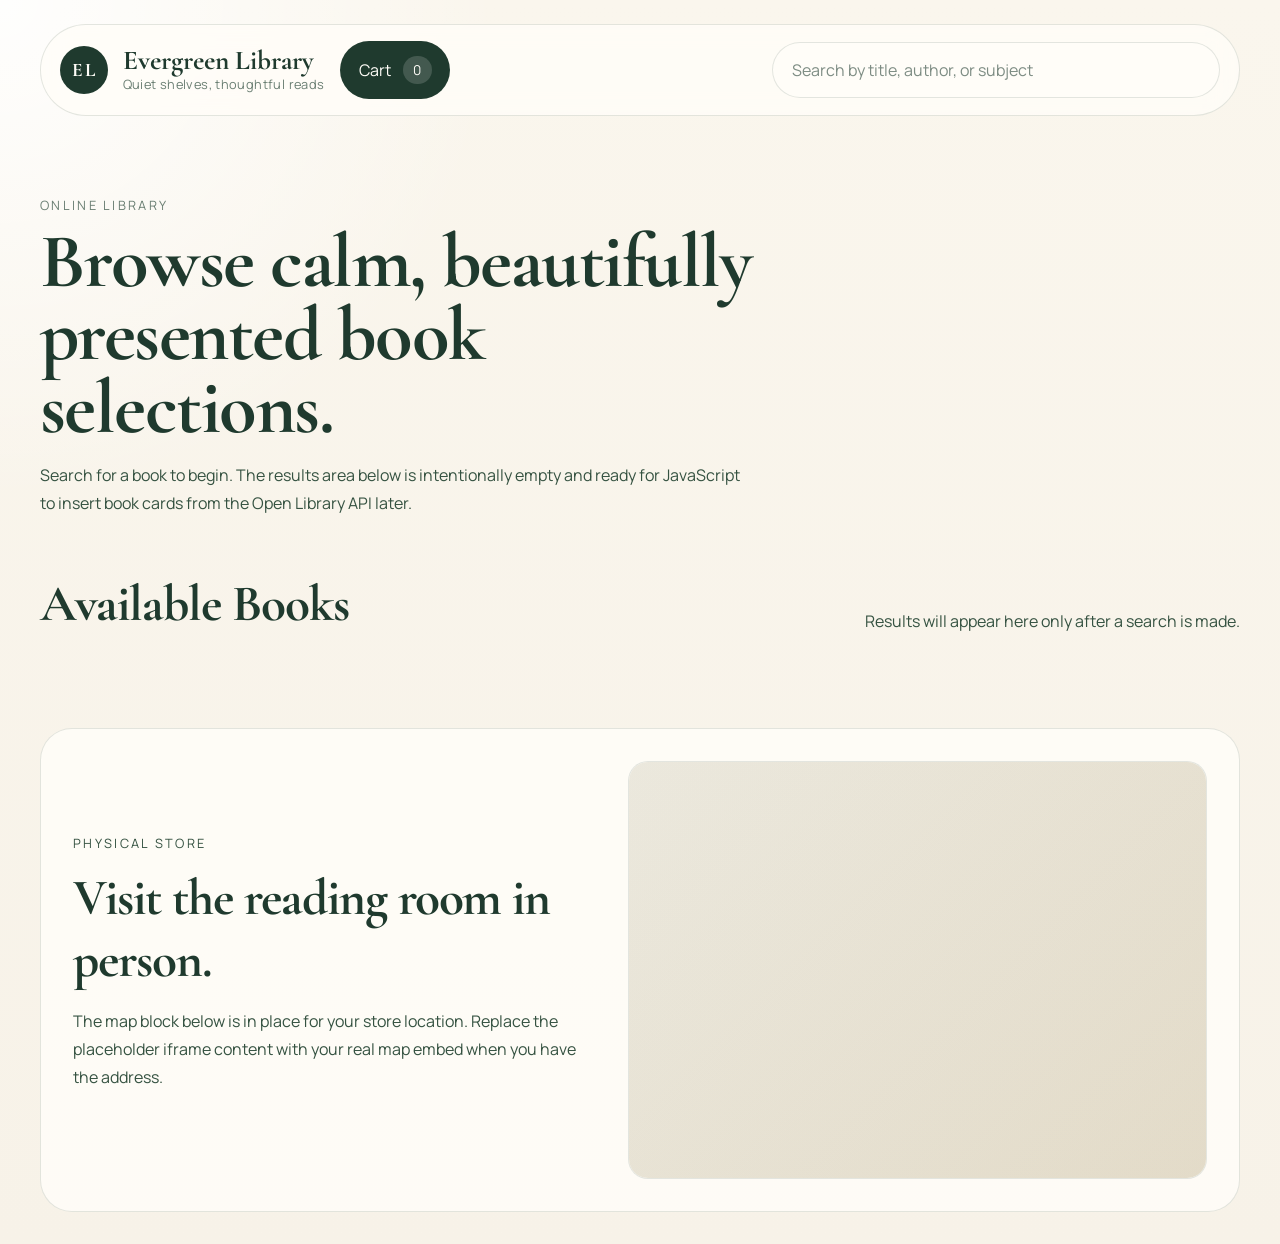
==== index.html @ f72b24dd "Krijimi i faqes the stilizimi" ====
<!DOCTYPE html>
<html lang="en">
<head>
    <meta charset="UTF-8">
    <meta name="viewport" content="width=device-width, initial-scale=1.0">
    <title>Evergreen Library</title>
    <link rel="preconnect" href="https://fonts.googleapis.com">
    <link rel="preconnect" href="https://fonts.gstatic.com" crossorigin>
    <link href="https://fonts.googleapis.com/css2?family=Cormorant+Garamond:wght@500;600;700&family=Manrope:wght@400;500;600;700&display=swap" rel="stylesheet">
    <link rel="stylesheet" href="style.css">
</head>
<body>
    <div class="page-shell">
        <header class="site-header">
            <div class="brand-group">
                <a class="site-logo" href="#" aria-label="Evergreen Library home">
                    <span class="logo-mark">EL</span>
                    <span class="logo-text">
                        <strong>Evergreen Library</strong>
                        <small>Quiet shelves, thoughtful reads</small>
                    </span>
                </a>

                <button class="cart-button" type="button" aria-label="Open cart">
                    <span>Cart</span>
                    <span class="cart-count">0</span>
                </button>
            </div>

            <form class="search-form" role="search">
                <label class="sr-only" for="search-books">Search books</label>
                <input
                    id="search-books"
                    class="search-input"
                    type="search"
                    name="search"
                    placeholder="Search by title, author, or subject"
                    autocomplete="off"
                >
            </form>
        </header>

        <main>
            <section class="hero">
                <p class="eyebrow">Online Library</p>
                <h1>Browse calm, beautifully presented book selections.</h1>
                <p class="hero-copy">
                    Search for a book to begin. The results area below is intentionally empty and ready
                    for JavaScript to insert book cards from the Open Library API later.
                </p>
            </section>

            <section class="catalog-section" aria-labelledby="catalog-heading">
                <div class="section-heading">
                    <h2 id="catalog-heading">Available Books</h2>
                    <p>Results will appear here only after a search is made.</p>
                </div>

                <div class="books-grid" id="book-grid" aria-live="polite"></div>
            </section>
        </main>

        <footer class="site-footer">
            <div class="footer-copy">
                <p class="eyebrow">Physical Store</p>
                <h2>Visit the reading room in person.</h2>
                <p>
                    The map block below is in place for your store location.
                    Replace the placeholder iframe content with your real map embed when you have the address.
                </p>
            </div>

            <div class="map-card">
                <div class="store-map" id="store-map" aria-label="Store location map"></div>
            </div>
        </footer>
    </div>
</body>
</html>
---- style.css ----
:root {
    --cream: #f7f2e8;
    --cream-deep: #eee5d4;
    --paper: #fffdf8;
    --green: #1f3a2e;
    --green-soft: #355241;
    --green-muted: #6b7f73;
    --line: rgba(31, 58, 46, 0.12);
    --shadow: 0 18px 40px rgba(31, 58, 46, 0.08);
    --radius-lg: 28px;
    --radius-md: 20px;
    --radius-sm: 14px;
    --content-width: 1200px;
}

*,
*::before,
*::after {
    box-sizing: border-box;
}

html {
    scroll-behavior: smooth;
}

body {
    margin: 0;
    font-family: "Manrope", sans-serif;
    color: var(--green);
    background:
        radial-gradient(circle at top left, rgba(255, 255, 255, 0.9), transparent 28%),
        linear-gradient(180deg, #faf6ed 0%, var(--cream) 100%);
}

img {
    display: block;
    max-width: 100%;
}

button,
input {
    font: inherit;
}

.page-shell {
    width: min(calc(100% - 2rem), var(--content-width));
    margin: 0 auto;
    padding: 1.5rem 0 2rem;
}

.site-header {
    display: flex;
    align-items: center;
    justify-content: space-between;
    gap: 1.5rem;
    padding: 1rem 1.2rem;
    border: 1px solid var(--line);
    border-radius: 999px;
    background: rgba(255, 253, 248, 0.82);
    backdrop-filter: blur(14px);
    position: sticky;
    top: 1rem;
    z-index: 10;
}

.brand-group {
    display: flex;
    align-items: center;
    gap: 1rem;
}

.site-logo {
    display: inline-flex;
    align-items: center;
    gap: 0.9rem;
    color: inherit;
    text-decoration: none;
}

.logo-mark {
    width: 3rem;
    height: 3rem;
    display: inline-grid;
    place-items: center;
    border-radius: 50%;
    background: var(--green);
    color: var(--paper);
    font-family: "Cormorant Garamond", serif;
    font-size: 1.2rem;
    font-weight: 700;
    letter-spacing: 0.08em;
}

.logo-text {
    display: flex;
    flex-direction: column;
    gap: 0.1rem;
}

.logo-text strong {
    font-family: "Cormorant Garamond", serif;
    font-size: 1.7rem;
    font-weight: 700;
    line-height: 1;
}

.logo-text small {
    color: var(--green-muted);
    font-size: 0.8rem;
    letter-spacing: 0.03em;
}

.cart-button,
.add-cart-button {
    border: 1px solid transparent;
    cursor: pointer;
    transition: transform 0.25s ease, background-color 0.25s ease, color 0.25s ease, border-color 0.25s ease;
}

.cart-button {
    display: inline-flex;
    align-items: center;
    gap: 0.75rem;
    padding: 0.85rem 1.1rem;
    border-radius: 999px;
    background: var(--green);
    color: var(--paper);
}

.cart-button:hover,
.cart-button:focus-visible,
.add-cart-button:hover,
.add-cart-button:focus-visible {
    transform: translateY(-2px);
}

.cart-count {
    min-width: 1.8rem;
    height: 1.8rem;
    display: inline-grid;
    place-items: center;
    padding: 0 0.35rem;
    border-radius: 999px;
    background: rgba(255, 255, 255, 0.16);
    font-size: 0.85rem;
}

.search-form {
    flex: 0 1 28rem;
}

.search-input {
    width: 100%;
    padding: 1rem 1.2rem;
    border: 1px solid var(--line);
    border-radius: 999px;
    background: rgba(255, 253, 248, 0.95);
    color: var(--green);
    outline: none;
}

.search-input::placeholder {
    color: rgba(31, 58, 46, 0.58);
}

.search-input:focus {
    border-color: rgba(31, 58, 46, 0.28);
    box-shadow: 0 0 0 4px rgba(31, 58, 46, 0.06);
}

.hero {
    padding: 5rem 0 2.5rem;
    max-width: 46rem;
}

.eyebrow {
    margin: 0 0 0.75rem;
    text-transform: uppercase;
    letter-spacing: 0.18em;
    font-size: 0.8rem;
    color: var(--green-muted);
}

.hero h1,
.footer-copy h2,
.section-heading h2 {
    font-family: "Cormorant Garamond", serif;
    letter-spacing: -0.02em;
}

.hero h1 {
    margin: 0;
    font-size: clamp(3rem, 6vw, 5.4rem);
    line-height: 0.95;
}

.hero-copy,
.section-heading p,
.footer-copy p {
    color: var(--green-soft);
    line-height: 1.75;
    max-width: 44rem;
}

.catalog-section {
    padding-bottom: 4rem;
}

.section-heading {
    display: flex;
    align-items: end;
    justify-content: space-between;
    gap: 1.5rem;
    margin-bottom: 1.8rem;
}

.section-heading h2,
.footer-copy h2 {
    margin: 0;
    font-size: clamp(2.2rem, 4vw, 3.2rem);
}

.section-heading p {
    margin: 0;
    max-width: 32rem;
}

.books-grid {
    display: grid;
    grid-template-columns: repeat(3, minmax(0, 1fr));
    gap: 1.5rem;
}

.book-card {
    display: flex;
    flex-direction: column;
    min-height: 100%;
    border: 1px solid var(--line);
    border-radius: var(--radius-lg);
    overflow: hidden;
    background: rgba(255, 253, 248, 0.9);
    box-shadow: var(--shadow);
}

.book-cover {
    aspect-ratio: 4 / 5;
    background: linear-gradient(180deg, rgba(238, 229, 212, 0.4), rgba(255, 255, 255, 0.8));
}

.book-cover img {
    width: 100%;
    height: 100%;
    object-fit: cover;
}

.book-content {
    display: flex;
    flex: 1;
    flex-direction: column;
    gap: 0.8rem;
    padding: 1.4rem;
}

.book-tag {
    margin: 0;
    color: var(--green-muted);
    text-transform: uppercase;
    letter-spacing: 0.15em;
    font-size: 0.72rem;
}

.book-title {
    margin: 0;
    font-family: "Cormorant Garamond", serif;
    font-size: 2rem;
    line-height: 1;
}

.book-price {
    margin: 0;
    font-size: 1.05rem;
    font-weight: 700;
}

.add-cart-button {
    margin-top: auto;
    padding: 0.95rem 1rem;
    border-radius: var(--radius-sm);
    background: transparent;
    border-color: var(--green);
    color: var(--green);
}

.add-cart-button:hover,
.add-cart-button:focus-visible {
    background: var(--green);
    color: var(--paper);
}

.site-footer {
    display: grid;
    grid-template-columns: minmax(0, 0.95fr) minmax(0, 1.05fr);
    gap: 2rem;
    padding: 2rem;
    border: 1px solid var(--line);
    border-radius: calc(var(--radius-lg) + 4px);
    background: rgba(255, 253, 248, 0.85);
}

.footer-copy {
    align-self: center;
}

.map-card {
    min-height: 26rem;
    border-radius: var(--radius-md);
    overflow: hidden;
    border: 1px solid var(--line);
    background: var(--paper);
}

.store-map {
    width: 100%;
    height: 100%;
    min-height: 26rem;
    border: 0;
    background:
        linear-gradient(rgba(31, 58, 46, 0.06), rgba(31, 58, 46, 0.06)),
        linear-gradient(135deg, #f8f3e8, #efe5d2);
}

.sr-only {
    position: absolute;
    width: 1px;
    height: 1px;
    padding: 0;
    margin: -1px;
    overflow: hidden;
    clip: rect(0, 0, 0, 0);
    white-space: nowrap;
    border: 0;
}

@media (max-width: 980px) {
    .site-header,
    .section-heading {
        flex-direction: column;
        align-items: stretch;
    }

    .site-footer {
        grid-template-columns: 1fr;
    }

    .brand-group {
        justify-content: space-between;
    }

    .search-form {
        flex-basis: auto;
    }

    .books-grid {
        grid-template-columns: repeat(2, minmax(0, 1fr));
    }
}

@media (max-width: 680px) {
    .page-shell {
        width: min(calc(100% - 1.2rem), var(--content-width));
    }

    .site-header {
        padding: 1rem;
        border-radius: 28px;
    }

    .brand-group {
        flex-direction: column;
        align-items: stretch;
    }

    .site-logo {
        justify-content: center;
    }

    .books-grid,
    .site-footer {
        grid-template-columns: 1fr;
    }

    .hero {
        padding-top: 3.4rem;
    }

    .hero h1 {
        font-size: clamp(2.5rem, 14vw, 4rem);
    }
}
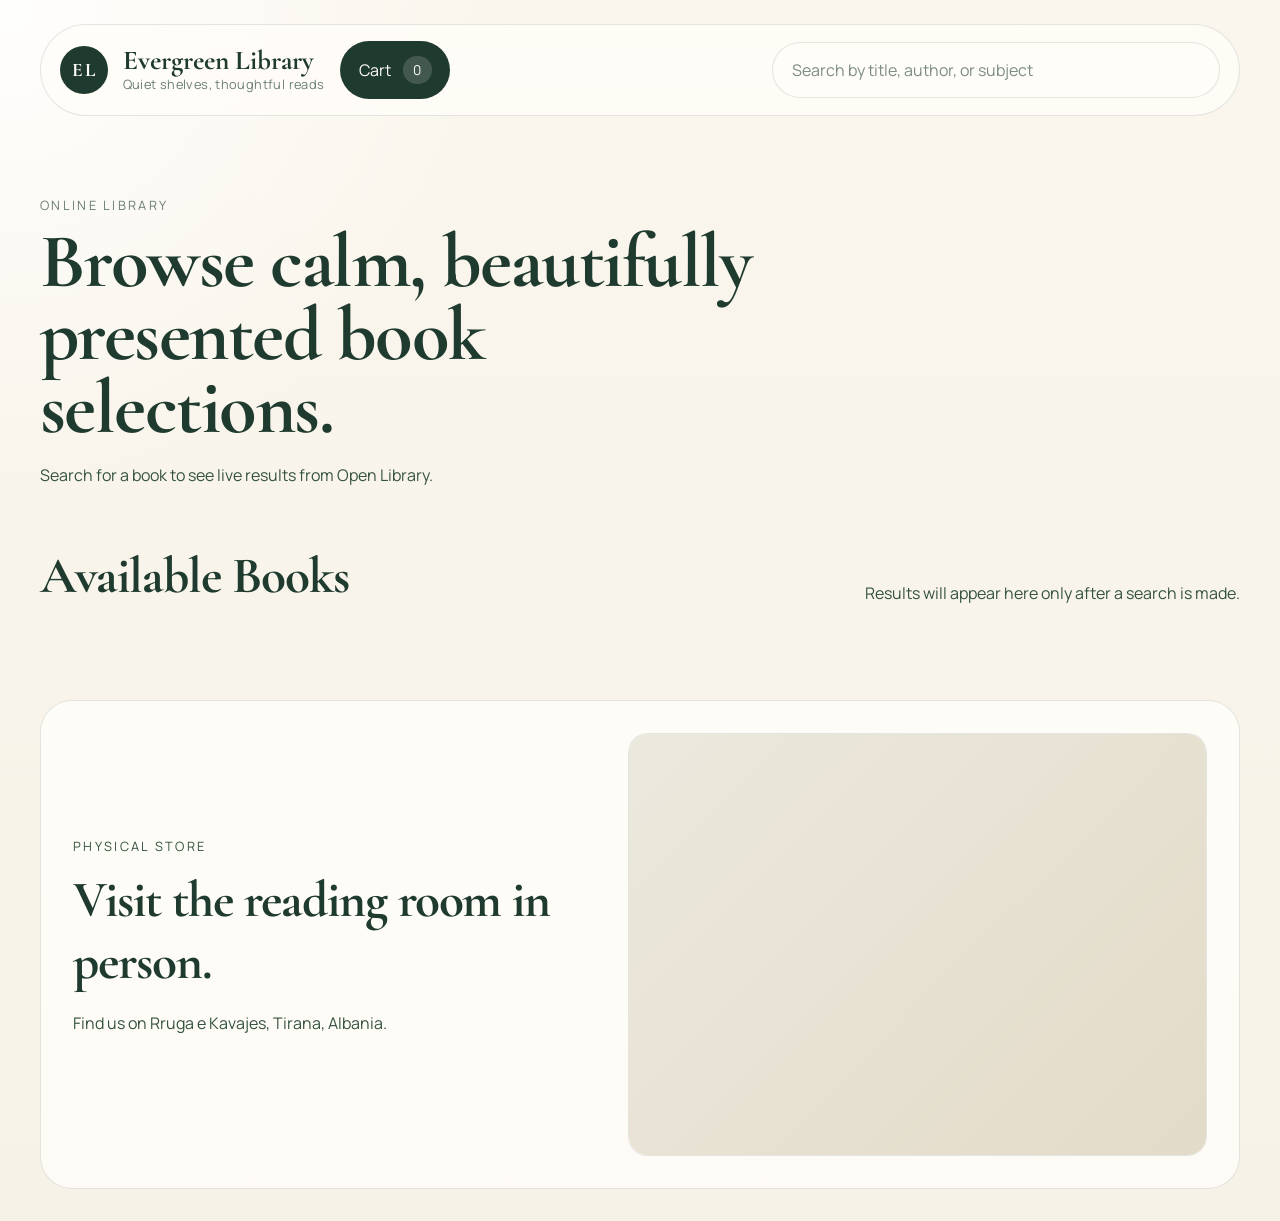
==== commit 0c618532: "Shtimi i librave, cart dhe checkout" ====
--- a/index.html
+++ b/index.html
@@ -8,6 +8,7 @@
     <link rel="preconnect" href="https://fonts.gstatic.com" crossorigin>
     <link href="https://fonts.googleapis.com/css2?family=Cormorant+Garamond:wght@500;600;700&family=Manrope:wght@400;500;600;700&display=swap" rel="stylesheet">
     <link rel="stylesheet" href="style.css">
+    <script src="script.js" defer></script>
 </head>
 <body>
     <div class="page-shell">
@@ -45,8 +46,7 @@
                 <p class="eyebrow">Online Library</p>
                 <h1>Browse calm, beautifully presented book selections.</h1>
                 <p class="hero-copy">
-                    Search for a book to begin. The results area below is intentionally empty and ready
-                    for JavaScript to insert book cards from the Open Library API later.
+                    Search for a book to see live results from Open Library.
                 </p>
             </section>
 
@@ -58,20 +58,41 @@
 
                 <div class="books-grid" id="book-grid" aria-live="polite"></div>
             </section>
+
+            <section class="checkout-section" id="checkout" hidden>
+                <h2>Checkout</h2>
+                <input id="customer-name" type="text" placeholder="Your name">
+                <input id="customer-address" type="text" placeholder="Your address">
+                <button id="order-btn" type="button">Order</button>
+                <p id="order-message"></p>
+            </section>
         </main>
+
+        <div class="cart-popup" id="cart-popup">
+            <div class="cart-box">
+                <button class="close-cart" id="close-cart" type="button">x</button>
+                <h2>Your Cart</h2>
+                <div id="cart-items"></div>
+                <button id="checkout-btn" type="button">Go to checkout</button>
+            </div>
+        </div>
 
         <footer class="site-footer">
             <div class="footer-copy">
                 <p class="eyebrow">Physical Store</p>
                 <h2>Visit the reading room in person.</h2>
                 <p>
-                    The map block below is in place for your store location.
-                    Replace the placeholder iframe content with your real map embed when you have the address.
+                    Find us on Rruga e Kavajes, Tirana, Albania.
                 </p>
             </div>
 
             <div class="map-card">
-                <div class="store-map" id="store-map" aria-label="Store location map"></div>
+                <iframe
+                    class="store-map"
+                    id="store-map"
+                    title="Store location map"
+                    src="https://www.openstreetmap.org/export/embed.html?bbox=19.795%2C41.316%2C19.822%2C41.331&layer=mapnik&marker=41.3235%2C19.8087">
+                </iframe>
             </div>
         </footer>
     </div>
--- a/style.css
+++ b/style.css
@@ -297,6 +297,73 @@
     color: var(--paper);
 }
 
+.cart-popup {
+    position: fixed;
+    inset: 0;
+    display: none;
+    align-items: center;
+    justify-content: center;
+    padding: 1rem;
+    background: rgba(31, 58, 46, 0.35);
+    z-index: 20;
+}
+
+.cart-popup.show {
+    display: flex;
+}
+
+.cart-box,
+.checkout-section {
+    width: min(100%, 28rem);
+    padding: 1.5rem;
+    border: 1px solid var(--line);
+    border-radius: var(--radius-md);
+    background: var(--paper);
+    box-shadow: var(--shadow);
+}
+
+.cart-box h2,
+.checkout-section h2 {
+    margin-top: 0;
+}
+
+.close-cart {
+    float: right;
+    border: 0;
+    background: none;
+    color: var(--green);
+    cursor: pointer;
+    font-size: 1.2rem;
+}
+
+#checkout-btn,
+#order-btn {
+    width: 100%;
+    padding: 0.9rem 1rem;
+    border: 0;
+    border-radius: var(--radius-sm);
+    background: var(--green);
+    color: var(--paper);
+    cursor: pointer;
+}
+
+#checkout-btn:disabled {
+    opacity: 0.45;
+    cursor: not-allowed;
+}
+
+.checkout-section {
+    margin: 0 auto 4rem;
+}
+
+.checkout-section input {
+    width: 100%;
+    margin-bottom: 0.8rem;
+    padding: 0.9rem 1rem;
+    border: 1px solid var(--line);
+    border-radius: var(--radius-sm);
+}
+
 .site-footer {
     display: grid;
     grid-template-columns: minmax(0, 0.95fr) minmax(0, 1.05fr);
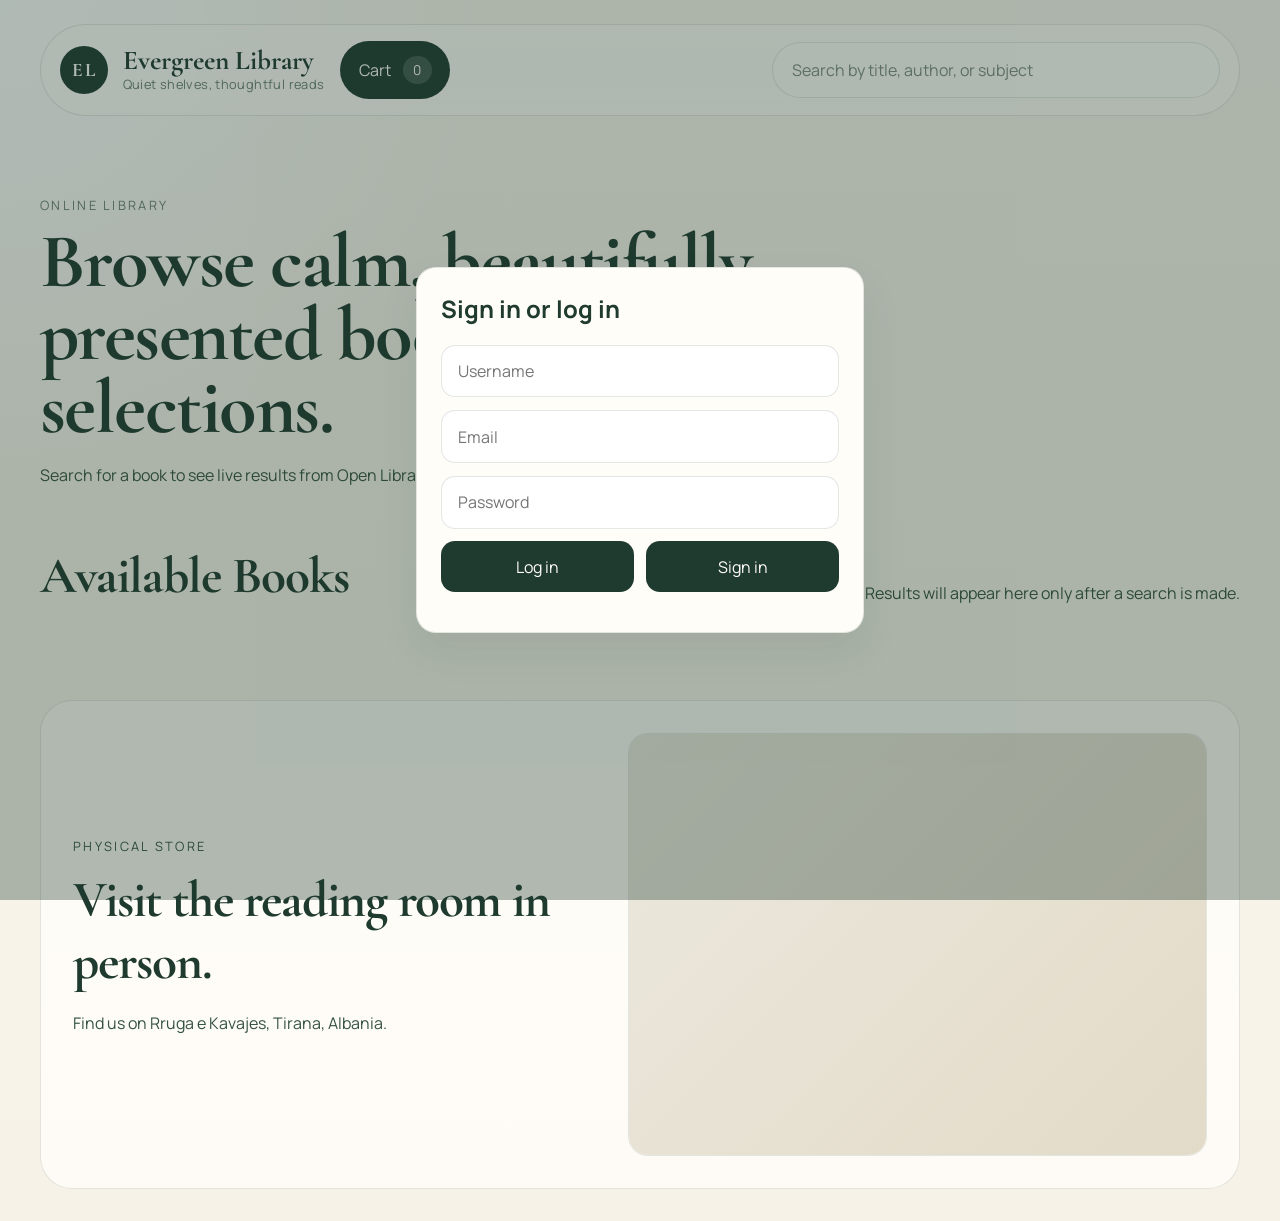
==== commit 35a3c5cb: "Shtimi i lidhjes me db, faqes admin dhe ruajtjes se users dhe orders" ====
--- a/index.html
+++ b/index.html
@@ -77,6 +77,20 @@
             </div>
         </div>
 
+        <div class="auth-popup show" id="auth-popup">
+            <form class="cart-box auth-box" id="auth-form">
+                <h2>Sign in or log in</h2>
+                <input name="username" type="text" placeholder="Username" minlength="3" required>
+                <input name="email" type="email" placeholder="Email" required>
+                <input name="password" type="password" placeholder="Password" minlength="8" required>
+                <div class="auth-actions">
+                    <button id="login-btn" type="button">Log in</button>
+                    <button id="signin-btn" type="button">Sign in</button>
+                </div>
+                <p id="auth-message"></p>
+            </form>
+        </div>
+
         <footer class="site-footer">
             <div class="footer-copy">
                 <p class="eyebrow">Physical Store</p>
--- a/style.css
+++ b/style.css
@@ -297,7 +297,8 @@
     color: var(--paper);
 }
 
-.cart-popup {
+.cart-popup,
+.auth-popup {
     position: fixed;
     inset: 0;
     display: none;
@@ -308,7 +309,8 @@
     z-index: 20;
 }
 
-.cart-popup.show {
+.cart-popup.show,
+.auth-popup.show {
     display: flex;
 }
 
@@ -337,7 +339,9 @@
 }
 
 #checkout-btn,
-#order-btn {
+#order-btn,
+#login-btn,
+#signin-btn {
     width: 100%;
     padding: 0.9rem 1rem;
     border: 0;
@@ -362,6 +366,23 @@
     padding: 0.9rem 1rem;
     border: 1px solid var(--line);
     border-radius: var(--radius-sm);
+}
+
+.auth-box input {
+    width: 100%;
+    margin-bottom: 0.8rem;
+    padding: 0.9rem 1rem;
+    border: 1px solid var(--line);
+    border-radius: var(--radius-sm);
+}
+
+.auth-actions {
+    display: flex;
+    gap: 0.8rem;
+}
+
+.admin-page {
+    padding: 4rem 0;
 }
 
 .site-footer {
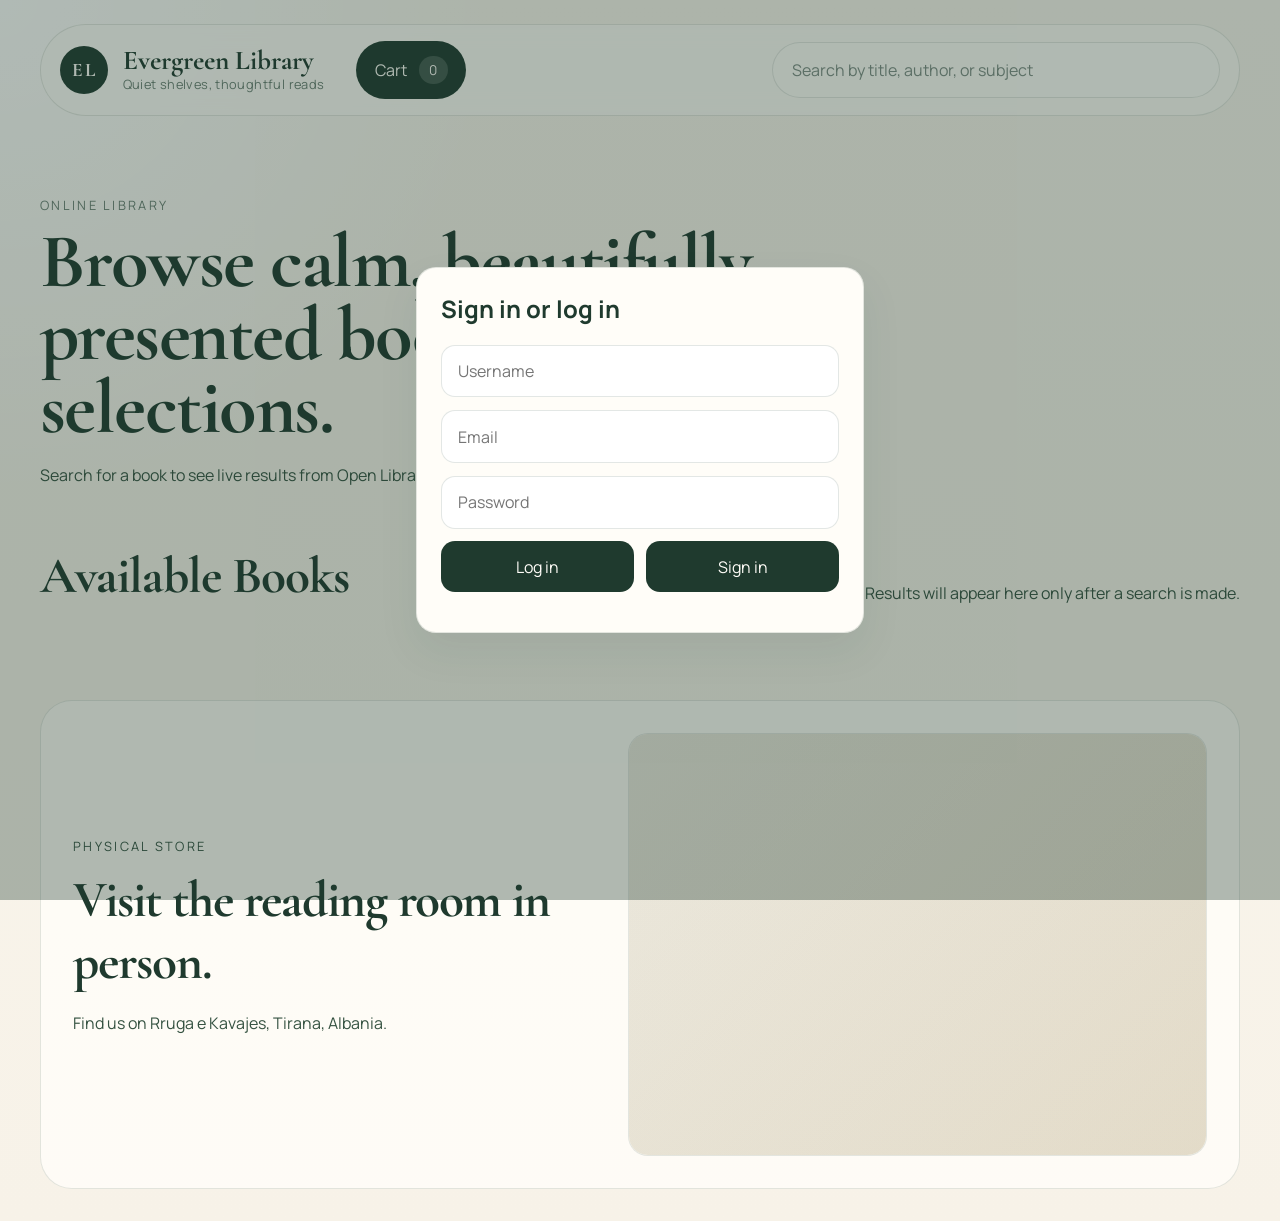
==== commit 5162a121: "Permiresime te vogla" ====
--- a/index.html
+++ b/index.html
@@ -21,6 +21,8 @@
                         <small>Quiet shelves, thoughtful reads</small>
                     </span>
                 </a>
+
+                <span class="user-greeting" id="user-greeting"></span>
 
                 <button class="cart-button" type="button" aria-label="Open cart">
                     <span>Cart</span>
--- a/style.css
+++ b/style.css
@@ -145,6 +145,10 @@
     font-size: 0.85rem;
 }
 
+.user-greeting {
+    font-weight: 700;
+}
+
 .search-form {
     flex: 0 1 28rem;
 }
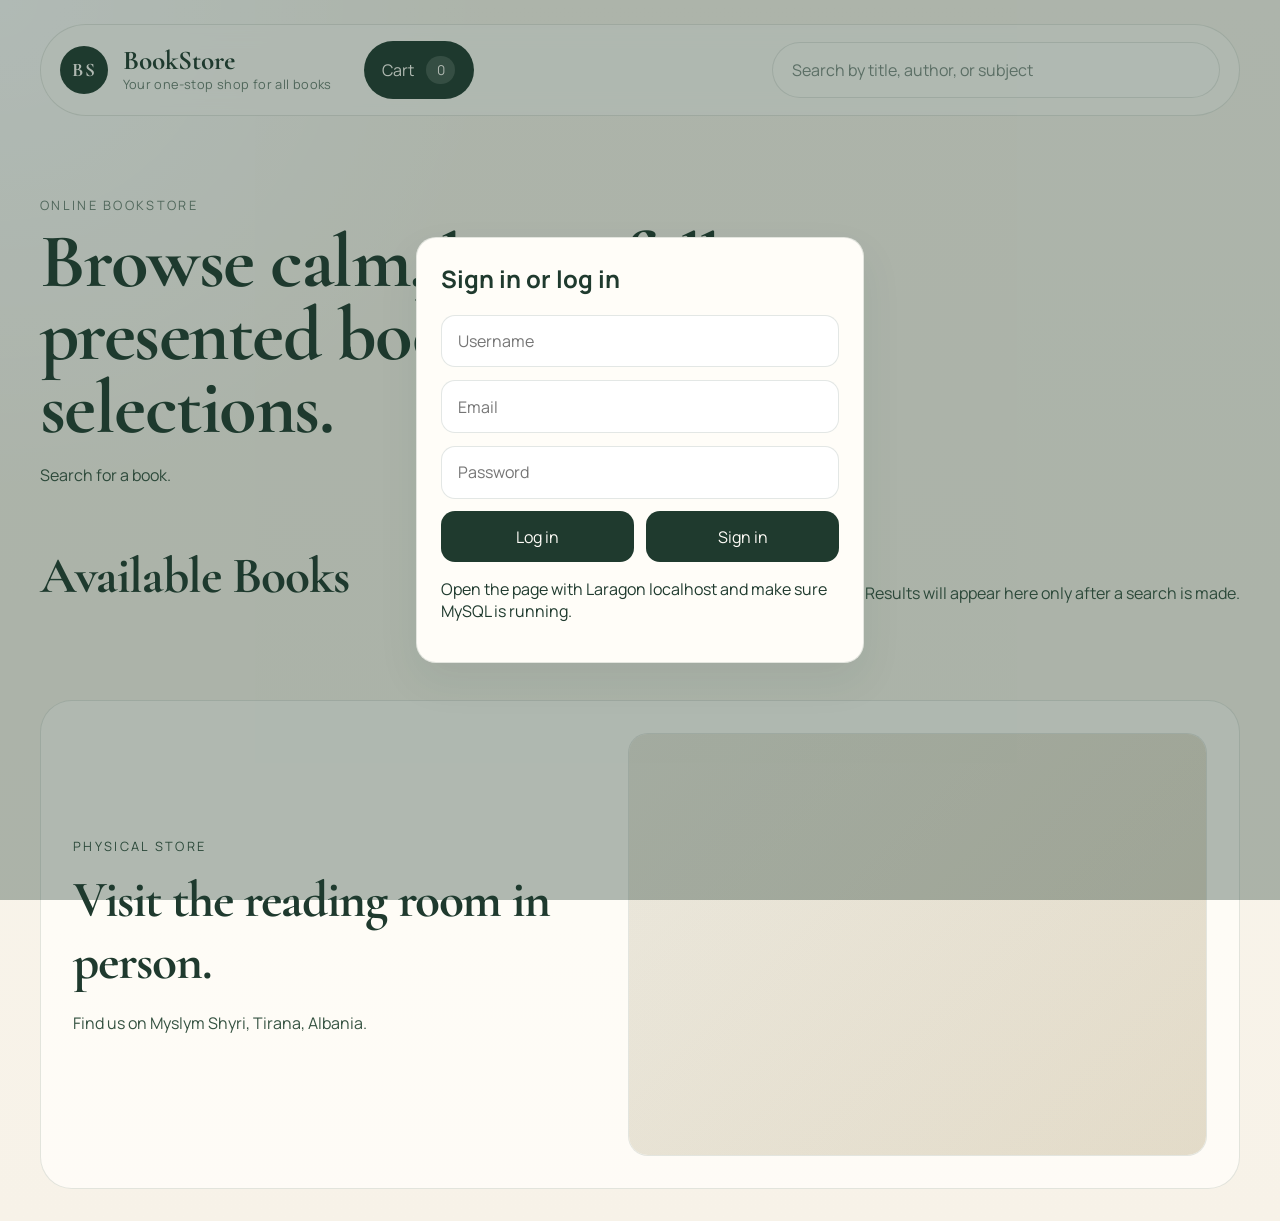
==== commit 68d7dbd7: "Permiresimi i fundit" ====
--- a/index.html
+++ b/index.html
@@ -3,7 +3,7 @@
 <head>
     <meta charset="UTF-8">
     <meta name="viewport" content="width=device-width, initial-scale=1.0">
-    <title>Evergreen Library</title>
+    <title>BookStore</title>
     <link rel="preconnect" href="https://fonts.googleapis.com">
     <link rel="preconnect" href="https://fonts.gstatic.com" crossorigin>
     <link href="https://fonts.googleapis.com/css2?family=Cormorant+Garamond:wght@500;600;700&family=Manrope:wght@400;500;600;700&display=swap" rel="stylesheet">
@@ -14,11 +14,11 @@
     <div class="page-shell">
         <header class="site-header">
             <div class="brand-group">
-                <a class="site-logo" href="#" aria-label="Evergreen Library home">
-                    <span class="logo-mark">EL</span>
+                <a class="site-logo" href="#" aria-label="BookStore home">
+                    <span class="logo-mark">BS</span>
                     <span class="logo-text">
-                        <strong>Evergreen Library</strong>
-                        <small>Quiet shelves, thoughtful reads</small>
+                        <strong>BookStore</strong>
+                        <small>Your one-stop shop for all books</small>
                     </span>
                 </a>
 
@@ -45,10 +45,10 @@
 
         <main>
             <section class="hero">
-                <p class="eyebrow">Online Library</p>
+                <p class="eyebrow">Online Bookstore</p>
                 <h1>Browse calm, beautifully presented book selections.</h1>
                 <p class="hero-copy">
-                    Search for a book to see live results from Open Library.
+                    Search for a book.
                 </p>
             </section>
 
@@ -98,7 +98,7 @@
                 <p class="eyebrow">Physical Store</p>
                 <h2>Visit the reading room in person.</h2>
                 <p>
-                    Find us on Rruga e Kavajes, Tirana, Albania.
+                    Find us on Myslym Shyri, Tirana, Albania.
                 </p>
             </div>
 
